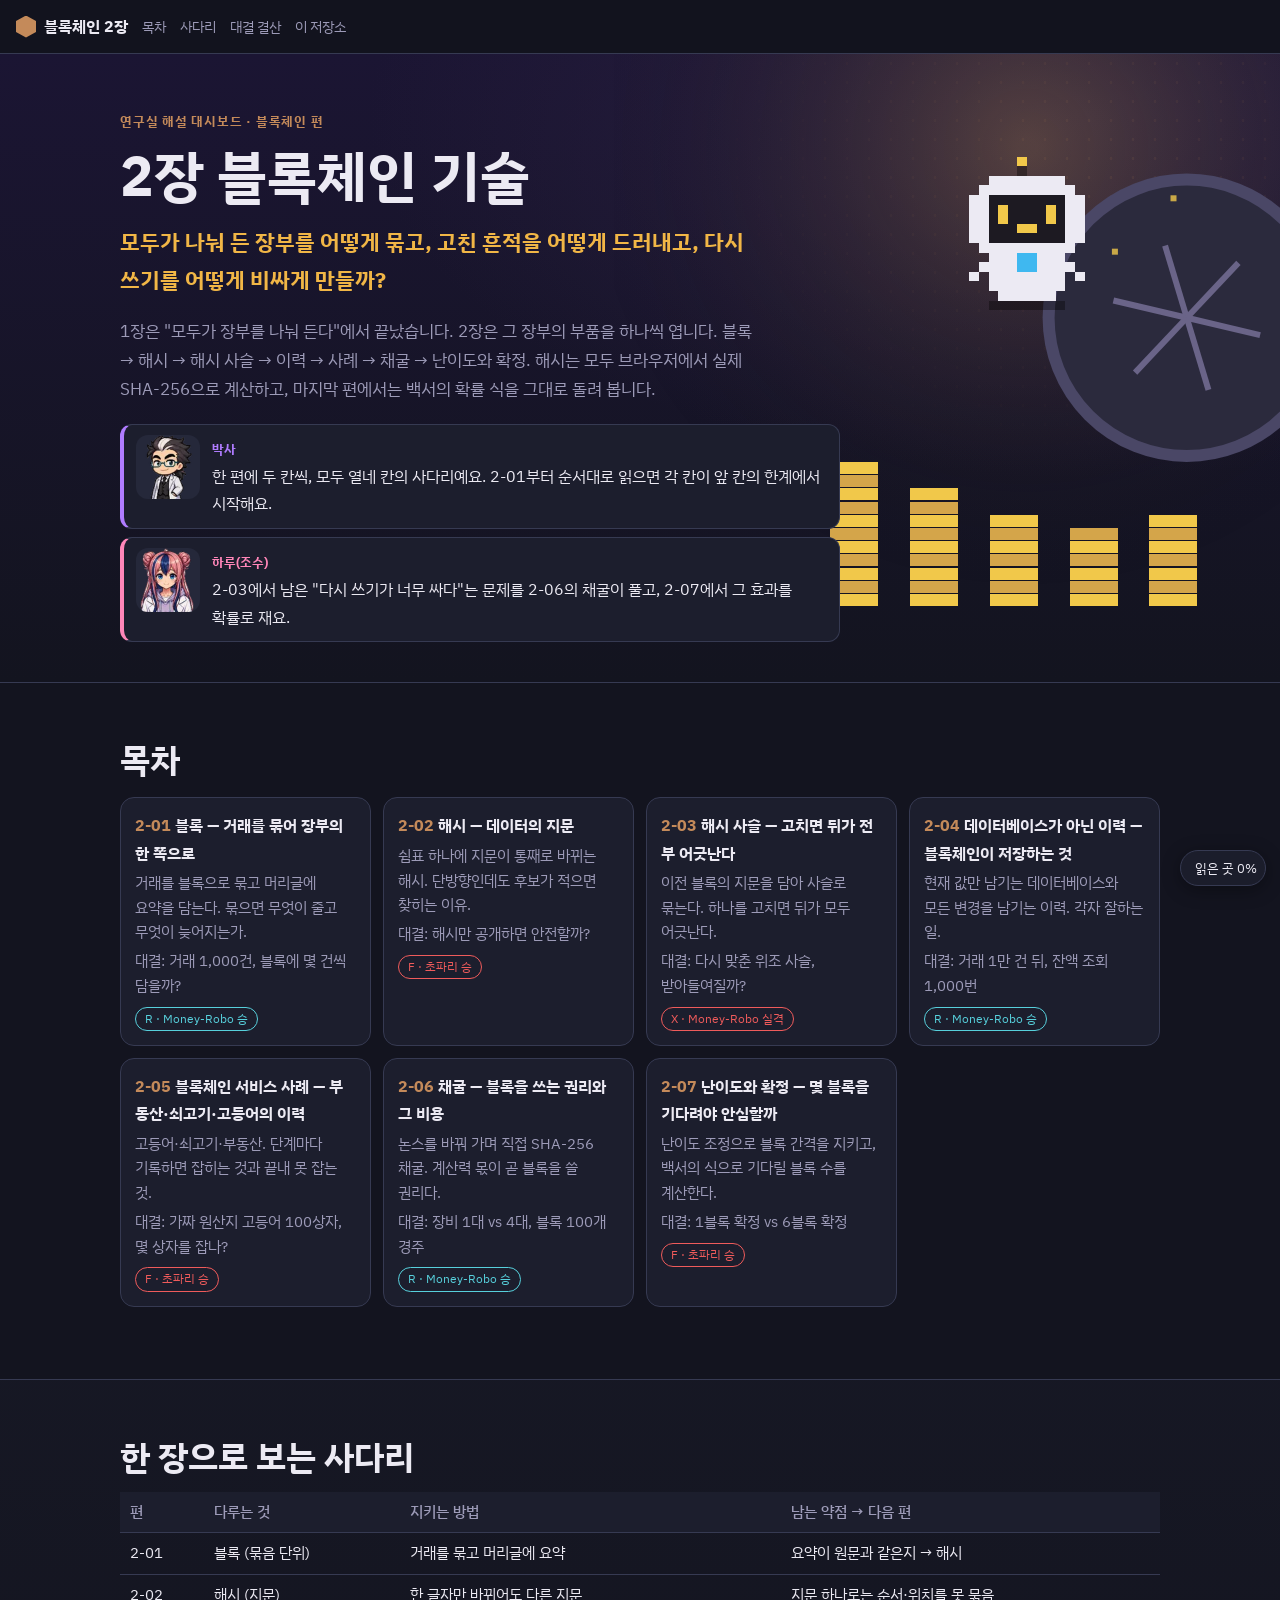
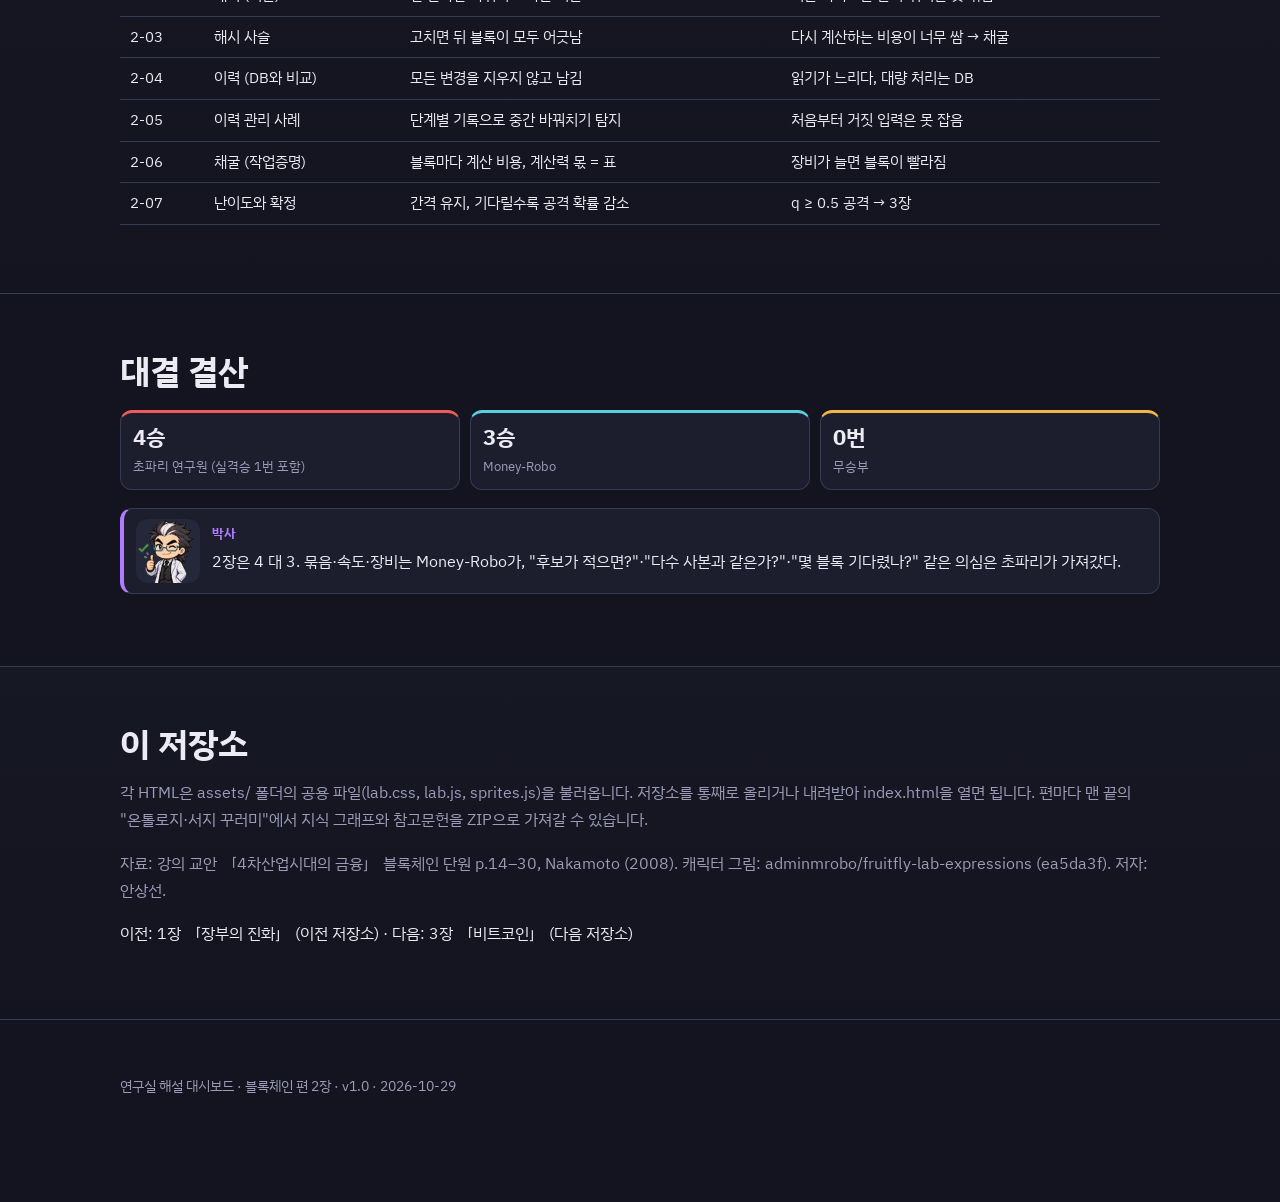
==== index.html @ 98727f50 "Add files via upload" ====
<!DOCTYPE html><html lang="ko"><head>
<meta charset="utf-8"><meta name="viewport" content="width=device-width, initial-scale=1, viewport-fit=cover">
<title>블록체인 2장 블록체인 기술</title>
<meta name="description" content="블록체인 편 2장 「블록체인 기술」 목차: 블록, 해시, 해시 사슬, 이력, 사례, 채굴, 난이도와 확정의 일곱 편">
<link rel="preconnect" href="https://fonts.googleapis.com"><link rel="preconnect" href="https://fonts.gstatic.com" crossorigin>
<link href="https://fonts.googleapis.com/css2?family=IBM+Plex+Sans+KR:wght@400;500;700&display=swap" rel="stylesheet">
<link rel="stylesheet" href="assets/lab.css">
</head><body>
<div id="prog" aria-hidden="true"></div>
<nav class="top" aria-label="바로가기"><a class="logo" href="index.html"><i></i>블록체인 2장</a><a class="l" href="#toc">목차</a><a class="l" href="#ladder">사다리</a><a class="l" href="#score">대결 결산</a><a class="l" href="#about">이 저장소</a></nav>
<header class="hero" id="top"><div class="hex"></div>
  <div class="hero-bg" data-img="bg_ch2_index" role="img" aria-label="금화와 장부가 쌓인 회계실을 픽셀로 그린 배경"><canvas id="heroCv" aria-hidden="true"></canvas></div>
  <div class="wrap"><div class="hero-text">
    <div class="eyebrow">연구실 해설 대시보드 · 블록체인 편</div>
    <h1>2장 블록체인 기술</h1>
    <p class="q">모두가 나눠 든 장부를 어떻게 묶고, 고친 흔적을 어떻게 드러내고, 다시 쓰기를 어떻게 비싸게 만들까?</p>
    <p class="lead">1장은 "모두가 장부를 나눠 든다"에서 끝났습니다. 2장은 그 장부의 부품을 하나씩 엽니다. 블록 → 해시 → 해시 사슬 → 이력 → 사례 → 채굴 → 난이도와 확정. 해시는 모두 브라우저에서 실제 SHA-256으로 계산하고, 마지막 편에서는 백서의 확률 식을 그대로 돌려 봅니다.</p></div>
    <div class="dialog"><div class="say " data-who="doc"><img class="who" data-who="doc" data-mood="front" data-img="doc_e08" alt="" aria-hidden="true"><div><b class="name">박사</b><p>한 편에 두 칸씩, 모두 열네 칸의 사다리예요. 2-01부터 순서대로 읽으면 각 칸이 앞 칸의 한계에서 시작해요.</p></div></div>
    <div class="say " data-who="asst"><img class="who" data-who="asst" data-mood="smile" data-img="asst_e13" alt="" aria-hidden="true"><div><b class="name">하루(조수)</b><p>2-03에서 남은 "다시 쓰기가 너무 싸다"는 문제를 2-06의 채굴이 풀고, 2-07에서 그 효과를 확률로 재요.</p></div></div></div>
  </div></header>
<section class="level" id="toc"><div class="wrap"><h2>목차</h2><div class="toc"><a href="2-01_block-bundle.html"><span class="n">2-01</span> <b>블록 — 거래를 묶어 장부의 한 쪽으로</b><p>거래를 블록으로 묶고 머리글에 요약을 담는다. 묶으면 무엇이 줄고 무엇이 늦어지는가.</p><p class="glabel">대결: 거래 1,000건, 블록에 몇 건씩 담을까?</p><span class="res" style="color:var(--c-robo);border-color:var(--c-robo)">R · Money-Robo 승</span></a><a href="2-02_hash-fingerprint.html"><span class="n">2-02</span> <b>해시 — 데이터의 지문</b><p>쉼표 하나에 지문이 통째로 바뀌는 해시. 단방향인데도 후보가 적으면 찾히는 이유.</p><p class="glabel">대결: 해시만 공개하면 안전할까?</p><span class="res" style="color:var(--c-fly);border-color:var(--c-fly)">F · 초파리 승</span></a><a href="2-03_hash-chain.html"><span class="n">2-03</span> <b>해시 사슬 — 고치면 뒤가 전부 어긋난다</b><p>이전 블록의 지문을 담아 사슬로 묶는다. 하나를 고치면 뒤가 모두 어긋난다.</p><p class="glabel">대결: 다시 맞춘 위조 사슬, 받아들여질까?</p><span class="res" style="color:var(--c-fly);border-color:var(--c-fly)">X · Money-Robo 실격</span></a><a href="2-04_history-not-database.html"><span class="n">2-04</span> <b>데이터베이스가 아닌 이력 — 블록체인이 저장하는 것</b><p>현재 값만 남기는 데이터베이스와 모든 변경을 남기는 이력. 각자 잘하는 일.</p><p class="glabel">대결: 거래 1만 건 뒤, 잔액 조회 1,000번</p><span class="res" style="color:var(--c-robo);border-color:var(--c-robo)">R · Money-Robo 승</span></a><a href="2-05_provenance-cases.html"><span class="n">2-05</span> <b>블록체인 서비스 사례 — 부동산·쇠고기·고등어의 이력</b><p>고등어·쇠고기·부동산. 단계마다 기록하면 잡히는 것과 끝내 못 잡는 것.</p><p class="glabel">대결: 가짜 원산지 고등어 100상자, 몇 상자를 잡나?</p><span class="res" style="color:var(--c-fly);border-color:var(--c-fly)">F · 초파리 승</span></a><a href="2-06_mining-race.html"><span class="n">2-06</span> <b>채굴 — 블록을 쓰는 권리와 그 비용</b><p>논스를 바꿔 가며 직접 SHA-256 채굴. 계산력 몫이 곧 블록을 쓸 권리다.</p><p class="glabel">대결: 장비 1대 vs 4대, 블록 100개 경주</p><span class="res" style="color:var(--c-robo);border-color:var(--c-robo)">R · Money-Robo 승</span></a><a href="2-07_difficulty-and-confirmation.html"><span class="n">2-07</span> <b>난이도와 확정 — 몇 블록을 기다려야 안심할까</b><p>난이도 조정으로 블록 간격을 지키고, 백서의 식으로 기다릴 블록 수를 계산한다.</p><p class="glabel">대결: 1블록 확정 vs 6블록 확정</p><span class="res" style="color:var(--c-fly);border-color:var(--c-fly)">F · 초파리 승</span></a></div></div></section>
<section class="level" id="ladder"><div class="wrap"><h2>한 장으로 보는 사다리</h2>
  <div class="tw"><table class="tb"><thead><tr><th>편</th><th>다루는 것</th><th>지키는 방법</th><th>남는 약점 → 다음 편</th></tr></thead><tbody>
  <tr><td>2-01</td><td>블록 (묶음 단위)</td><td>거래를 묶고 머리글에 요약</td><td>요약이 원문과 같은지 → 해시</td></tr>
  <tr><td>2-02</td><td>해시 (지문)</td><td>한 글자만 바뀌어도 다른 지문</td><td>지문 하나로는 순서·위치를 못 묶음</td></tr>
  <tr><td>2-03</td><td>해시 사슬</td><td>고치면 뒤 블록이 모두 어긋남</td><td>다시 계산하는 비용이 너무 쌈 → 채굴</td></tr>
  <tr><td>2-04</td><td>이력 (DB와 비교)</td><td>모든 변경을 지우지 않고 남김</td><td>읽기가 느리다, 대량 처리는 DB</td></tr>
  <tr><td>2-05</td><td>이력 관리 사례</td><td>단계별 기록으로 중간 바꿔치기 탐지</td><td>처음부터 거짓 입력은 못 잡음</td></tr>
  <tr><td>2-06</td><td>채굴 (작업증명)</td><td>블록마다 계산 비용, 계산력 몫 = 표</td><td>장비가 늘면 블록이 빨라짐</td></tr>
  <tr><td>2-07</td><td>난이도와 확정</td><td>간격 유지, 기다릴수록 공격 확률 감소</td><td>q ≥ 0.5 공격 → 3장</td></tr></tbody></table></div>
</div></section>
<section class="level" id="score"><div class="wrap"><h2>대결 결산</h2>
  <section class="kpis"><div class="kpi" style="border-top-color:var(--c-fly)"><b>4승</b><span>초파리 연구원 (실격승 1번 포함)</span></div><div class="kpi" style="border-top-color:var(--c-robo)"><b>3승</b><span>Money-Robo</span></div><div class="kpi a"><b>0번</b><span>무승부</span></div></section>
  <div class="say " data-who="doc"><img class="who" data-who="doc" data-mood="judge" data-img="doc_e10" alt="" aria-hidden="true"><div><b class="name">박사</b><p>2장은 4 대 3. 묶음·속도·장비는 Money-Robo가, "후보가 적으면?"·"다수 사본과 같은가?"·"몇 블록 기다렸나?" 같은 의심은 초파리가 가져갔다.</p></div></div>
</div></section>
<section class="level" id="about"><div class="wrap"><h2>이 저장소</h2>
  <p class="sub">각 HTML은 assets/ 폴더의 공용 파일(lab.css, lab.js, sprites.js)을 불러옵니다. 저장소를 통째로 올리거나 내려받아 index.html을 열면 됩니다. 편마다 맨 끝의 "온톨로지·서지 꾸러미"에서 지식 그래프와 참고문헌을 ZIP으로 가져갈 수 있습니다.</p>
  <p class="sub">자료: 강의 교안 「4차산업시대의 금융」 블록체인 단원 p.14–30, Nakamoto (2008). 캐릭터 그림: adminmrobo/fruitfly-lab-expressions (ea5da3f). 저자: 안상선.</p>
  <p class="pn">이전: 1장 「장부의 진화」 (이전 저장소) · 다음: 3장 「비트코인」 (다음 저장소)</p>
</div></section>
<footer><div class="wrap"><p>연구실 해설 대시보드 · 블록체인 편 2장 · v1.0 · 2026-10-29</p></div></footer>
<div id="tip"></div><div id="study"><span id="stTxt">읽은 곳 0%</span><button id="stBtn" hidden>밑줄</button></div>
<script src="assets/sprites.js"></script><script src="assets/lab.js"></script>
<script>Cast.fill();heroArt('C');requestAnimationFrame(loop);addEventListener('scroll',function(){var h=document.documentElement,p=Math.round(100*h.scrollTop/Math.max(1,h.scrollHeight-h.clientHeight));$('#prog').style.width=p+'%';$('#stTxt').textContent='읽은 곳 '+p+'%';},{passive:true});</script>
</body></html>
---- assets/lab.css ----
:root{
  --bg:#13141f; --panel:#1c1e2d; --panel2:#25283a; --rule:#363a52;
  --text:#eceaf3; --muted:#9d9bb8;
  --stain:#d672d6; --gfp:#5ee39c; --eye:#f0604d; --amber:#f1b646; --info:#82b8ff;
  --c-doc:#b07cff; --c-asst:#ff86b8; --c-fly:#ef5b5b; --c-robo:#57d0dc;
  --accent:#c48a5a;
  color-scheme:dark;
}
*{box-sizing:border-box}
html{scroll-behavior:smooth;scroll-padding-top:64px}
body{margin:0;background:var(--bg);color:var(--text);font:16px/1.7 "IBM Plex Sans KR","Apple SD Gothic Neo","Malgun Gothic","Noto Sans KR",system-ui,sans-serif;overflow-x:hidden}
h1,h2{text-wrap:balance}
h1,h2,h3,h4,p,li,td,th{word-break:keep-all;overflow-wrap:anywhere}
h1{font-size:clamp(32px,5vw,56px);line-height:1.15;margin:.2em 0 .3em}
h2{font-size:clamp(24px,3vw,34px);line-height:1.25;margin:0 0 .4em}
h3{font-size:19px;margin:1.4em 0 .5em}
h4{margin:0 0 .4em;font-size:16px}
a{color:var(--info)}
code,.mono{font-family:ui-monospace,"SFMono-Regular",Menlo,Consolas,monospace;font-size:.92em}
.wrap{max-width:1080px;margin:0 auto;padding-left:max(20px,env(safe-area-inset-left,0px));padding-right:max(20px,env(safe-area-inset-right,0px))}
@media (max-width:520px){.wrap{padding-left:max(16px,env(safe-area-inset-left,0px));padding-right:max(16px,env(safe-area-inset-right,0px))}}
body::before{content:"";position:fixed;inset:0 0 auto;height:env(safe-area-inset-top,0px);z-index:55;background:#13141f}
button{font:inherit}
:focus-visible{outline:2px solid var(--amber);outline-offset:2px}

/* nav */
nav.top{position:sticky;top:env(safe-area-inset-top,0px);z-index:50;height:54px;display:flex;align-items:center;gap:14px;padding-left:max(16px,env(safe-area-inset-left,0px));padding-right:max(16px,env(safe-area-inset-right,0px));background:rgba(19,20,31,.82);backdrop-filter:blur(10px);-webkit-backdrop-filter:blur(10px);border-bottom:1px solid var(--rule);overflow-x:auto;white-space:nowrap;scrollbar-width:none}
nav.top::-webkit-scrollbar{display:none}
nav.top .logo{font-weight:700;color:var(--text);text-decoration:none;display:flex;align-items:center;gap:8px;flex:0 0 auto}
nav.top .logo i{width:20px;height:22px;background:var(--accent);clip-path:polygon(50% 0,100% 25%,100% 75%,50% 100%,0 75%,0 25%);display:inline-block}
nav.top a.l{color:var(--muted);text-decoration:none;font-size:14px;flex:0 0 auto}
nav.top a.l:hover{color:var(--text)}
#prog{position:fixed;top:0;left:0;height:3px;background:var(--gfp);width:0;z-index:60}

/* hero */
header.hero{position:relative;overflow:hidden;padding:56px 0 40px;border-bottom:1px solid var(--rule);background:radial-gradient(1200px 600px at 85% 10%,#2a2040 0%,transparent 60%),linear-gradient(180deg,#1b1533,#13141f)}
header.hero .hex{position:absolute;inset:0;pointer-events:none;opacity:.5;
  background-image:radial-gradient(circle at 50% 50%,rgba(196,138,90,.18) 1.2px,transparent 1.6px);background-size:22px 19px;
  -webkit-mask-image:radial-gradient(600px 420px at 88% 18%,#000 0%,transparent 75%);mask-image:radial-gradient(600px 420px at 88% 18%,#000 0%,transparent 75%)}
.hero-bg{position:absolute;right:0;top:0;width:52%;height:100%;pointer-events:none}
.hero-bg canvas{width:100%;height:100%;display:block;image-rendering:pixelated}
.hero-text{position:relative;max-width:640px}
header.hero .wrap{position:relative;z-index:1}
.eyebrow{color:var(--accent);font-weight:700;letter-spacing:.06em;font-size:13px}
.lead{color:var(--muted);font-size:17px}
.q{font-size:clamp(18px,2.2vw,22px);font-weight:700;color:var(--amber);margin:.4em 0 .8em}
@media (max-width:980px){.hero-bg{opacity:.22;width:100%}}

/* kpis */
.kpis{display:grid;grid-template-columns:repeat(auto-fit,minmax(150px,1fr));gap:10px;margin:18px 0}
.kpi{background:var(--panel);border:1px solid var(--rule);border-radius:12px;padding:10px 12px;border-top:3px solid var(--muted)}
.kpi b{display:block;font-size:22px;font-variant-numeric:tabular-nums;line-height:1.3}
.kpi span{font-size:13px;color:var(--muted)}
.kpi sup{color:var(--amber);font-size:11px}
.kpi.g{border-top-color:var(--gfp)}.kpi.m{border-top-color:var(--stain)}.kpi.r{border-top-color:var(--eye)}.kpi.a{border-top-color:var(--amber)}
@media (max-width:460px){.kpis{grid-template-columns:1fr 1fr}}

/* dialog */
.dialog{position:relative;display:grid;gap:8px;margin-top:20px;max-width:720px}
.say{display:flex;gap:12px;align-items:flex-start;background:var(--panel);border:1px solid var(--rule);border-left:4px solid var(--muted);border-radius:12px;padding:10px 12px;margin:16px 0}
.dialog .say{margin:0}
.say p{margin:.1em 0 0}
.say .name{font-size:13px}
.say[data-who=doc]{border-left-color:var(--c-doc)}.say[data-who=doc] .name{color:var(--c-doc)}
.say[data-who=asst]{border-left-color:var(--c-asst)}.say[data-who=asst] .name{color:var(--c-asst)}
.say[data-who=fly]{border-left-color:var(--c-fly)}.say[data-who=fly] .name{color:var(--c-fly)}
.say[data-who=robo]{border-left-color:var(--c-robo)}.say[data-who=robo] .name{color:var(--c-robo)}
img.who{width:64px;height:64px;flex:0 0 64px;object-fit:contain;image-rendering:auto;background:var(--panel2);border-radius:12px}
@media (max-width:520px){img.who{width:52px;height:52px;flex-basis:52px}}

/* sections */
section.level{padding:56px 0;border-bottom:1px solid var(--rule)}
section.level:nth-of-type(even){background:linear-gradient(180deg,rgba(28,30,45,.35),transparent)}
.sub{color:var(--muted);margin:0 0 1em}
.steps{display:grid;grid-template-columns:repeat(3,1fr);gap:12px;margin:16px 0}
.steps>div{background:var(--panel);border:1px solid var(--rule);border-radius:14px;padding:14px}
.steps b.n{display:inline-grid;place-items:center;width:28px;height:30px;background:var(--accent);color:#13141f;clip-path:polygon(50% 0,100% 25%,100% 75%,50% 100%,0 75%,0 25%);font-size:14px;margin-right:6px}
@media (max-width:860px){.steps{grid-template-columns:1fr}}
.cast{display:grid;grid-template-columns:repeat(4,1fr);gap:12px;margin:16px 0}
.cast>div{background:var(--panel);border:1px solid var(--rule);border-radius:14px;padding:12px;display:flex;gap:10px;align-items:flex-start}
.cast b{display:block}
.cast small{color:var(--muted);display:block;line-height:1.5}
@media (max-width:860px){.cast{grid-template-columns:1fr 1fr}}
@media (max-width:520px){.cast{grid-template-columns:1fr}}

.lvhead{display:flex;flex-wrap:wrap;align-items:center;gap:6px 14px;margin-bottom:14px}
.lvhead h2{margin:0;flex:1 1 300px}
.lvhead .sub{flex:1 1 100%;margin:0}
.hexno{width:58px;height:64px;flex:0 0 58px;display:grid;place-items:center;background:var(--accent);color:#13141f;font-weight:700;font-size:24px;line-height:1;clip-path:polygon(50% 0,100% 25%,100% 75%,50% 100%,0 75%,0 25%);text-align:center}
.hexno small{display:block;font-size:10px;font-weight:500;margin-top:2px}
.lvtag{display:inline-block;font-size:12.5px;padding:2px 10px;border-radius:999px;border:1px solid var(--rule);color:var(--muted);margin:2px 6px 2px 0;background:var(--panel)}
.lvtag.g{color:var(--gfp);border-color:rgba(94,227,156,.4)}
.lvtag.r{color:var(--eye);border-color:rgba(240,96,77,.4)}

.pair{display:grid;grid-template-columns:1fr 1fr;gap:12px;margin:16px 0}
.pair>div{background:var(--panel);border:1px solid var(--rule);border-radius:14px;padding:14px}
.pair p{margin:.3em 0 0}
.tag{display:inline-block;font-size:12.5px;font-weight:700;padding:2px 10px;border-radius:6px}
.tag.fly{background:rgba(240,96,77,.14);color:var(--eye)}
.tag.nn{background:rgba(214,114,214,.14);color:var(--stain)}
.pair .lim{margin-top:8px}
@media (max-width:760px){.pair{grid-template-columns:1fr}}

.panel{background:var(--panel);border:1px solid var(--rule);border-radius:16px;padding:14px;margin:16px 0}
.panel h3{margin:.8em 0 .4em;color:var(--info);font-size:16px}
.panel h3:first-child{margin-top:0}
.cwrap{overflow-x:auto;border-radius:10px;background:#161826;border:1px solid var(--rule)}
.cwrap canvas{display:block;width:100%}
.cwrap canvas.wide{min-width:680px}
.ctrl{display:flex;flex-wrap:wrap;gap:10px 18px;align-items:center;margin:12px 0 4px}
.group{display:flex;flex-wrap:wrap;align-items:center;gap:6px}
.glabel{font-size:13px;color:var(--muted)}
.val{font-variant-numeric:tabular-nums;min-width:3ch;font-weight:700}
.bt{background:var(--panel2);color:var(--text);border:1px solid var(--rule);border-radius:9px;padding:6px 12px;cursor:pointer;font-size:14px}
.bt:hover{border-color:var(--muted)}
.bt.primary{background:rgba(94,227,156,.14);border-color:rgba(94,227,156,.55);color:var(--gfp)}
.bt.warn{background:rgba(240,96,77,.12);border-color:rgba(240,96,77,.5);color:#ff8f80}
.bt[aria-pressed=true]{background:var(--gfp);color:#13141f;border-color:var(--gfp)}
.bt.warn[aria-pressed=true]{background:var(--eye);color:#13141f;border-color:var(--eye)}
input[type=range]{accent-color:var(--gfp);width:150px}
input[type=text]{background:#161826;color:var(--text);border:1px solid var(--rule);border-radius:8px;padding:7px 10px;font:inherit;width:100%}
.eq{background:#161826;border:1px dashed var(--rule);border-radius:10px;padding:8px 12px;font-variant-numeric:tabular-nums;margin:8px 0;overflow-x:auto}
.eq b{color:var(--gfp)}.eq em{color:var(--stain);font-style:normal}.eq i{color:var(--amber);font-style:normal}
.insight p{margin:.4em 0;padding:8px 12px;border-radius:10px;background:var(--panel2);border-left:3px solid var(--muted)}
.insight p.g{border-left-color:var(--gfp)}.insight p.m{border-left-color:var(--stain)}.insight p.r{border-left-color:var(--eye)}.insight p.a{border-left-color:var(--amber)}
.flow{display:flex;flex-wrap:wrap;gap:6px;margin:10px 0}
.flow span.s{font-size:13px;padding:3px 10px;border-radius:999px;background:var(--panel2);border:1px solid var(--rule);color:var(--muted)}
.flow span.s.on{border-color:var(--gfp);color:var(--gfp)}
.flow span.s.done{color:var(--text)}

.explain{background:rgba(241,182,70,.07);border:1px solid rgba(241,182,70,.35);border-radius:14px;padding:14px 16px;margin:16px 0}
.explain h4{color:var(--amber)}
.explain ol,.explain ul{margin:.3em 0;padding-left:1.3em}
.explain .lim,.lim{color:var(--muted);font-size:14px}
.lim::before{content:"비유의 한계 · ";color:var(--amber);font-weight:700}
.explain .limit{color:#ffb3a8}
details.math{background:var(--panel);border:1px solid var(--rule);border-radius:12px;padding:10px 14px;margin:12px 0}
details.math summary{cursor:pointer;color:var(--info);font-weight:700}
.bridge{border-radius:14px;padding:12px 14px;margin:12px 0;border:1px solid}
.bridge.gen{background:rgba(130,184,255,.07);border-color:rgba(130,184,255,.4)}
.bridge.field{background:rgba(240,96,77,.07);border-color:rgba(240,96,77,.4)}
.bridge h4{margin:0 0 .3em}
.bridge.gen h4{color:var(--info)}.bridge.field h4{color:var(--eye)}
.bridge p{margin:.2em 0}

.tw{overflow-x:auto;margin:12px 0}
table.tb{border-collapse:collapse;width:100%;min-width:560px;font-size:14.5px}
.tb th,.tb td{border-bottom:1px solid var(--rule);padding:8px 10px;text-align:left;vertical-align:top}
.tb th{color:var(--muted);font-weight:500;background:var(--panel)}
.tb td.g{color:var(--gfp)}.tb td.r{color:#ff8f80}

/* hash blocks */
.hashbox{font-family:ui-monospace,Menlo,Consolas,monospace;font-size:13px;word-break:break-all;background:#161826;border:1px solid var(--rule);border-radius:8px;padding:8px 10px;margin:6px 0}
.hashbox mark{background:rgba(240,96,77,.28);color:#ffd2cc;border-radius:2px}
.chain{display:grid;grid-template-columns:repeat(4,minmax(200px,1fr));gap:10px;overflow-x:auto;padding-bottom:4px}
.blk{background:var(--panel2);border:1px solid var(--rule);border-top:3px solid var(--gfp);border-radius:12px;padding:10px;font-size:13px;min-width:200px}
.blk.bad{border-top-color:var(--eye);background:rgba(240,96,77,.08)}
.blk .h{font-family:ui-monospace,Menlo,Consolas,monospace;font-size:12px;word-break:break-all;color:var(--muted)}
.blk .h.bad{color:#ff8f80}
.blk b{font-size:14px}

/* cards grid */
.cards{display:grid;grid-template-columns:repeat(3,1fr);gap:12px;margin:14px 0}
.cards>div{background:var(--panel);border:1px solid var(--rule);border-radius:14px;padding:14px}
.cards h4{margin-bottom:.2em}
.cards p{margin:.2em 0;font-size:15px}
@media (max-width:860px){.cards{grid-template-columns:1fr}}

/* duel */
.duel{background:var(--panel);border:1px solid var(--rule);border-radius:18px;padding:16px;margin:16px 0}
.duelhead{display:grid;grid-template-columns:1fr auto 1fr;align-items:center;gap:10px;text-align:center}
.duelhead img[data-who]{width:144px;height:144px;object-fit:contain;max-width:100%}
@media (max-width:520px){.duelhead img[data-who]{width:104px;height:104px}}
.vs{font-weight:700;font-size:28px;color:var(--amber)}
.choices{display:grid;grid-template-columns:1fr 1fr;gap:12px;margin:12px 0}
.choice{background:var(--panel2);border:1px solid var(--rule);border-radius:12px;padding:12px}
.choice.fly{border-top:3px solid var(--c-fly)}.choice.robo{border-top:3px solid var(--c-robo)}
.choice p{margin:.2em 0}
@media (max-width:620px){.choices{grid-template-columns:1fr}}
.guess{display:flex;flex-wrap:wrap;gap:8px;justify-content:center;margin:10px 0}
.duel .after{display:none}
.duel.open .after{display:block}
.bars{display:grid;gap:10px;margin:12px 0}
.barrow{display:grid;grid-template-columns:150px 1fr 120px;align-items:center;gap:10px;font-variant-numeric:tabular-nums}
.barrow .track{height:22px;background:#161826;border-radius:6px;overflow:hidden;border:1px solid var(--rule)}
.barrow .fill{height:100%;border-radius:6px}
.barrow b{font-size:18px;text-align:right}
@media (max-width:520px){.barrow{grid-template-columns:96px 1fr 80px;font-size:13px}}
.score{display:flex;justify-content:center;gap:24px;font-weight:700;margin:6px 0}
.score span.f{color:var(--c-fly)}.score span.r{color:var(--c-robo)}
.verdict{border-left-color:var(--c-doc)}

/* quiz */
.quiz{background:rgba(130,184,255,.06);border:1px solid rgba(130,184,255,.35);border-radius:14px;padding:12px 14px;margin:16px 0}
.quiz .qq{margin:10px 0}
.quiz .qq>p{margin:.2em 0 .4em;font-weight:700}
.quiz .qq>p:first-child::before{content:"Q. ";color:var(--info)}
.quiz .opts{display:flex;flex-wrap:wrap;gap:6px}
.quiz .opt{background:var(--panel2);border:1px solid var(--rule);color:var(--text);border-radius:9px;padding:5px 11px;cursor:pointer;font-size:14px;text-align:left}
.quiz .opt.ok{border-color:var(--gfp);color:var(--gfp)}
.quiz .opt.no{border-color:var(--eye);color:#ff8f80}
.quiz .fb{font-size:14px;margin:.4em 0 0;color:var(--muted)}
.quiz h4{color:var(--info)}

/* tooltip */
.jt{border-bottom:1.5px dotted var(--amber);cursor:help}
#tip{position:fixed;z-index:80;max-width:300px;background:#232638;border:1px solid var(--amber);border-radius:10px;padding:8px 11px;font-size:14px;line-height:1.55;display:none;box-shadow:0 6px 24px rgba(0,0,0,.4)}
#tip b{color:var(--amber)}#tip small{color:var(--muted);margin-left:6px}
#study{position:fixed;right:calc(14px + env(safe-area-inset-right,0px));bottom:calc(14px + env(safe-area-inset-bottom,0px));z-index:70;background:rgba(28,30,45,.94);border:1px solid var(--rule);border-radius:999px;padding:6px 8px 6px 14px;font-size:13px;display:flex;align-items:center;gap:10px;box-shadow:0 4px 18px rgba(0,0,0,.35)}
#study button{background:var(--panel2);border:1px solid var(--rule);color:var(--amber);border-radius:999px;padding:3px 10px;cursor:pointer;font-size:12.5px}
@media (max-width:520px){#study{left:calc(8px + env(safe-area-inset-left,0px));right:calc(8px + env(safe-area-inset-right,0px));justify-content:space-between}}

/* stage */
.stage{position:relative;border-radius:16px;overflow:hidden;border:1px solid var(--rule);background:radial-gradient(500px 220px at 50% 10%,rgba(241,182,70,.18),transparent 70%),linear-gradient(180deg,#221a35,#161826);padding:18px 12px 12px;display:flex;justify-content:center;align-items:flex-end;gap:2%;min-height:200px}
.stage img{width:23%;max-width:150px;height:auto;aspect-ratio:1;object-fit:contain}
.stage::after{content:"";position:absolute;left:0;right:0;bottom:0;height:28px;background:linear-gradient(0deg,rgba(196,138,90,.18),transparent)}

/* KG */
.kgtools{display:flex;flex-wrap:wrap;gap:8px;align-items:center;margin:10px 0}
.kgtools input{max-width:320px}
.chip{display:inline-block;font-size:12.5px;padding:3px 10px;border-radius:999px;border:1px solid var(--rule);background:var(--panel2);color:var(--muted);cursor:pointer}
.chip[aria-pressed=true]{color:#13141f;background:var(--gfp);border-color:var(--gfp)}
.kglist{display:grid;gap:8px;max-height:460px;overflow:auto;padding-right:4px}
.kgitem{background:var(--panel);border:1px solid var(--rule);border-radius:10px;padding:8px 12px}
.kgitem.hl{border-color:var(--amber)}
.kgitem .t{font-size:11.5px;padding:1px 8px;border-radius:999px;margin-right:6px;color:#13141f}
.kgitem p{margin:.2em 0;font-size:14px;color:var(--muted)}
.kggrid{display:grid;grid-template-columns:1.1fr 1fr;gap:14px}
@media (max-width:860px){.kggrid{grid-template-columns:1fr}}
.legend{display:flex;flex-wrap:wrap;gap:6px 14px;font-size:12.5px;color:var(--muted);margin:6px 0}
.legend i{display:inline-block;width:10px;height:10px;border-radius:50%;margin-right:4px;vertical-align:middle}
.reflist{display:grid;gap:10px}
.ref{background:var(--panel);border:1px solid var(--rule);border-radius:12px;padding:10px 12px;font-size:14.5px}
.badge{font-size:11.5px;padding:1px 8px;border-radius:999px;margin-left:6px;border:1px solid}
.badge.ok{color:var(--gfp);border-color:rgba(94,227,156,.5)}
.badge.no{color:var(--amber);border-color:rgba(241,182,70,.5)}
.badge.role{color:var(--info);border-color:rgba(130,184,255,.5)}
pre.cite{white-space:pre-wrap;word-break:break-all;background:#161826;border:1px solid var(--rule);border-radius:10px;padding:10px;font-size:13px;margin:6px 0}

footer{padding:40px 0 90px;color:var(--muted);font-size:14px}
footer h3{color:var(--text)}
.stampnote{display:inline-block;font-size:12px;color:var(--amber);border:1px solid rgba(241,182,70,.6);background:rgba(241,182,70,.12);border-radius:999px;padding:1px 9px}
@media (prefers-reduced-motion:reduce){*{scroll-behavior:auto!important;transition:none!important}}

#dlBox{display:none;margin-top:12px}#dlBox.on{display:block}#dlBox pre{max-height:260px;overflow:auto}
nav.path{display:flex;flex-wrap:wrap;gap:6px;margin:6px 0 14px}
.pchip{display:inline-flex;gap:6px;align-items:center;font-size:13.5px;padding:5px 12px;border-radius:999px;border:1px solid var(--rule);background:var(--panel);color:var(--muted);text-decoration:none}
.pchip b{color:var(--accent);font-variant-numeric:tabular-nums}
.pchip:hover{color:var(--text);border-color:var(--muted)}
.pchip.on{background:rgba(196,138,90,.18);border-color:var(--accent);color:var(--text)}
footer .pn a{color:var(--info)}
.guess .bt[aria-pressed=true]{background:var(--amber);border-color:var(--amber);color:#13141f}
.stage img{width:23%;max-width:150px}
/* index */
.toc{display:grid;grid-template-columns:repeat(auto-fill,minmax(250px,1fr));gap:12px;margin:16px 0}
.toc a{display:block;background:var(--panel);border:1px solid var(--rule);border-radius:14px;padding:14px;color:var(--text);text-decoration:none}
.toc a:hover{border-color:var(--accent)}
.toc .n{color:var(--accent);font-weight:700;font-variant-numeric:tabular-nums}
.toc p{margin:.3em 0 0;color:var(--muted);font-size:14.5px}
.toc .res{display:inline-block;margin-top:8px;font-size:12px;padding:1px 9px;border-radius:999px;border:1px solid var(--rule)}
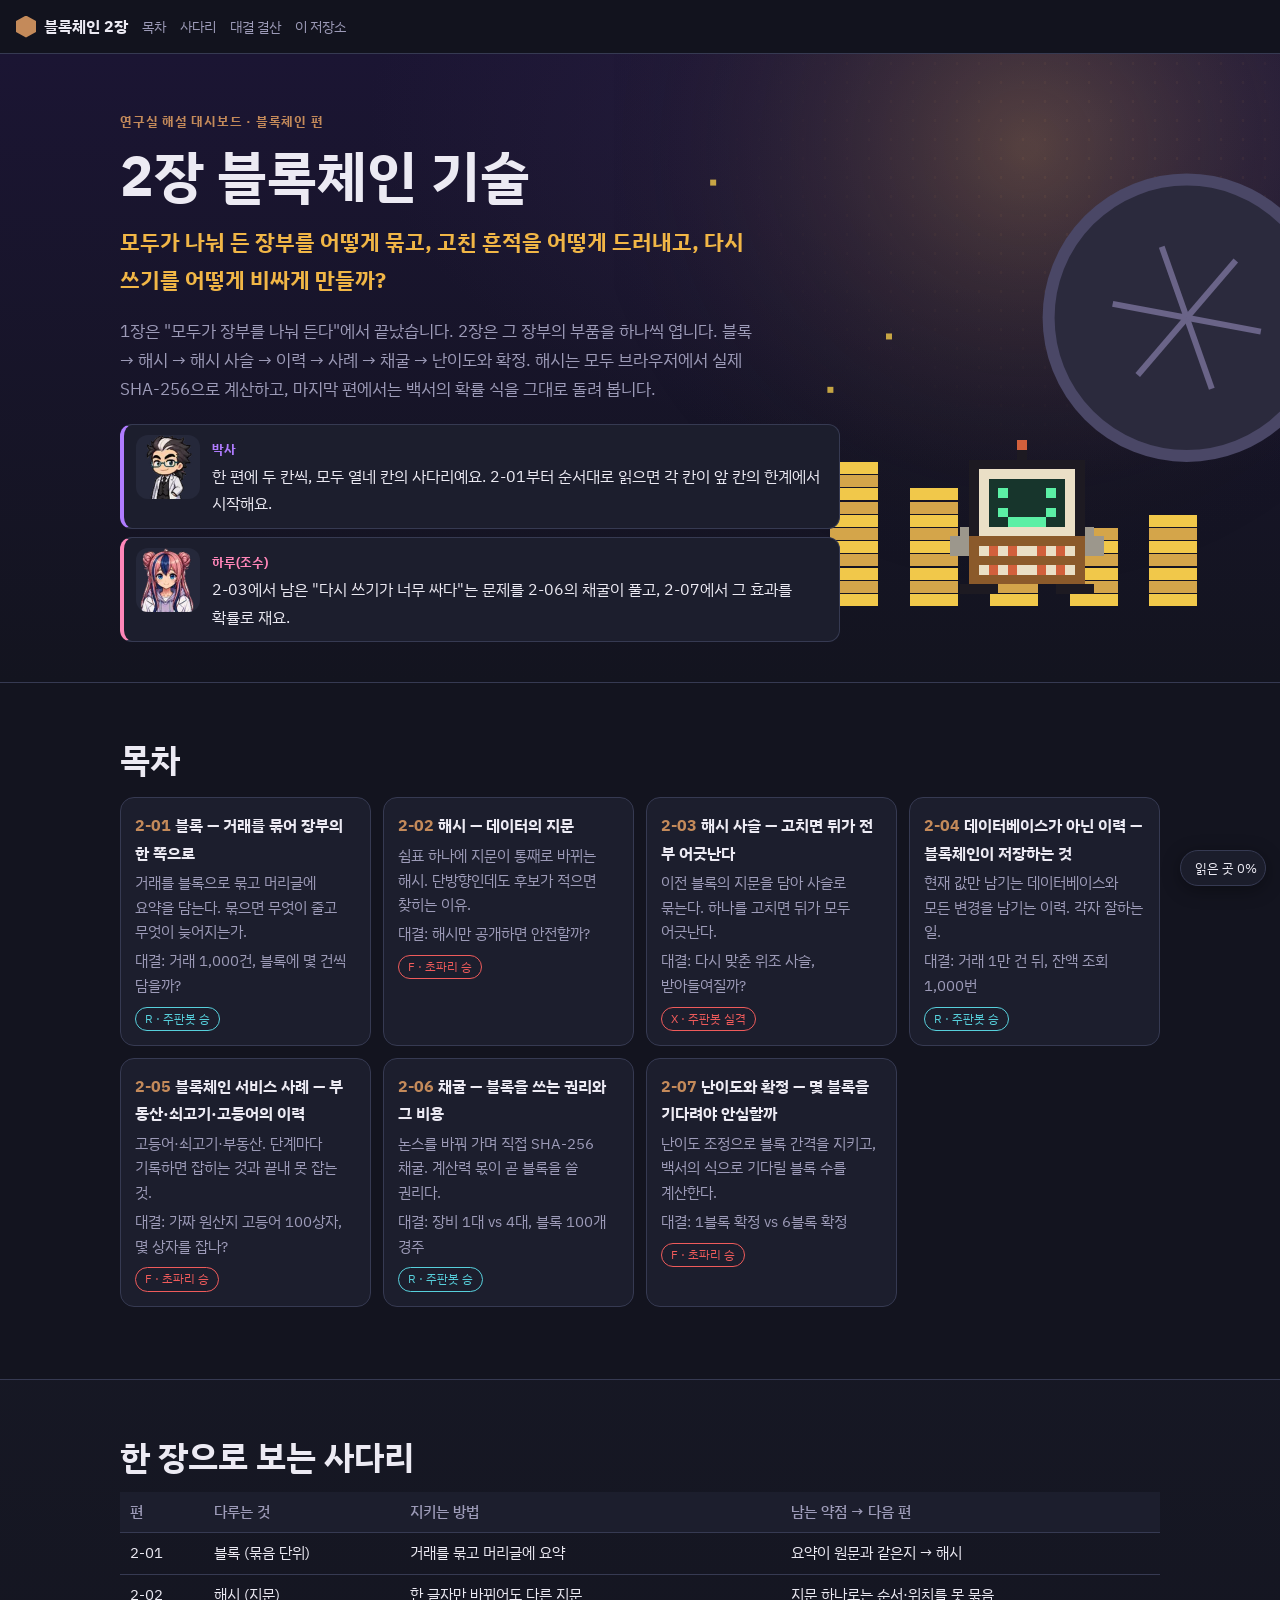
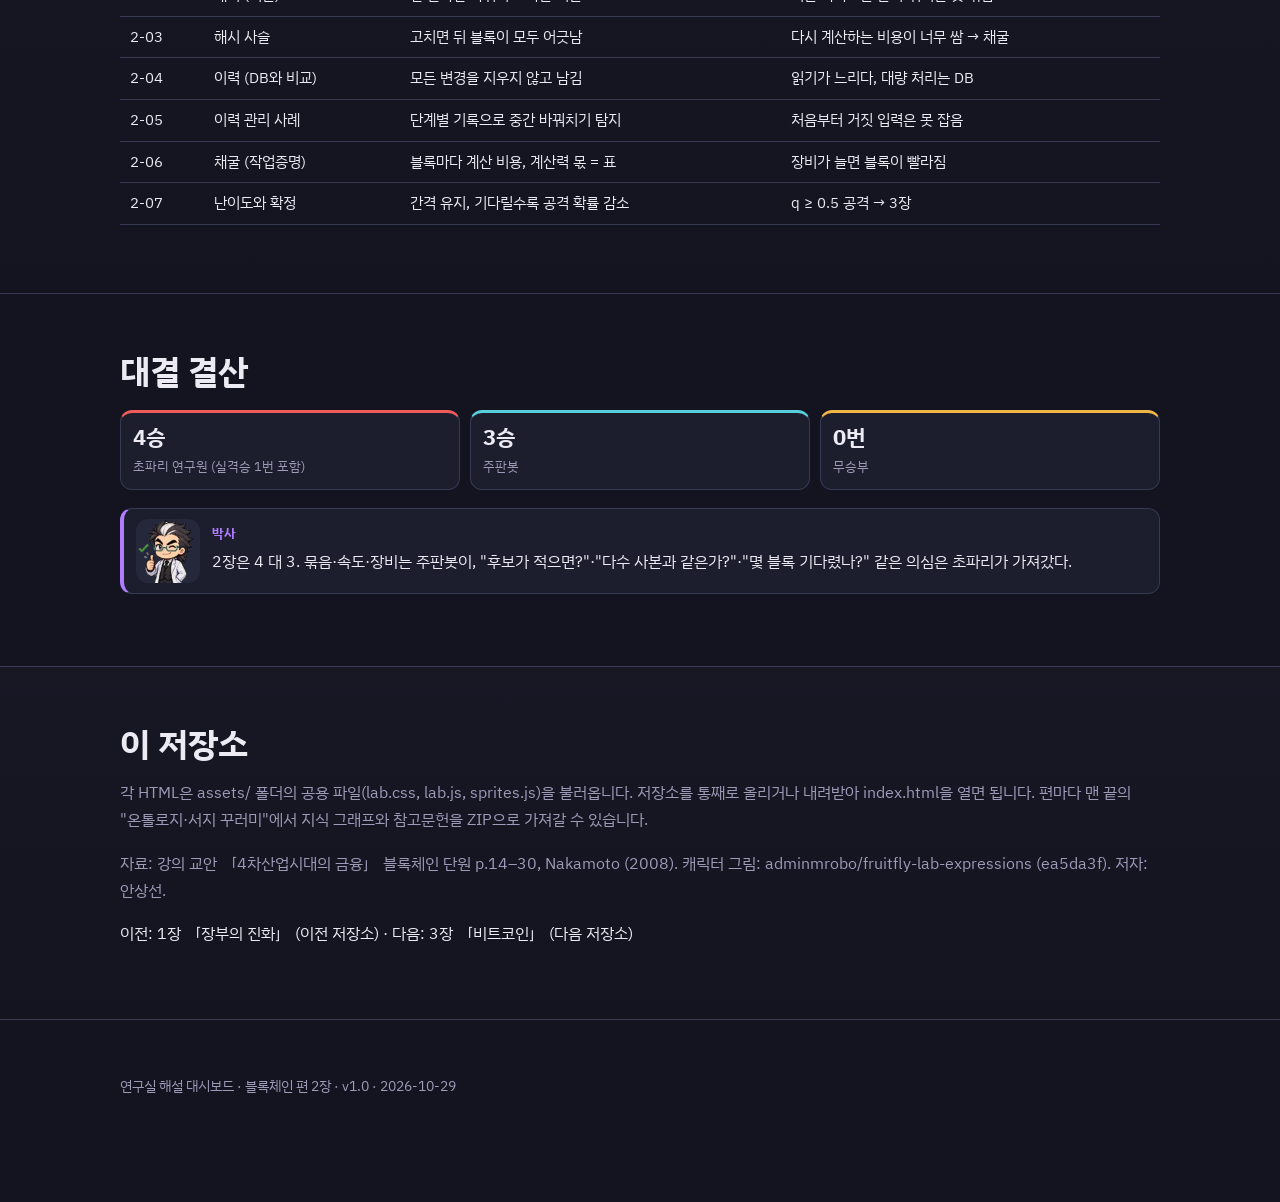
==== commit c8876b19: "연구실 로봇 교체: Money-Robo → 주판봇(AbaBot)" ====
--- a/index.html
+++ b/index.html
@@ -18,7 +18,7 @@
     <div class="dialog"><div class="say " data-who="doc"><img class="who" data-who="doc" data-mood="front" data-img="doc_e08" alt="" aria-hidden="true"><div><b class="name">박사</b><p>한 편에 두 칸씩, 모두 열네 칸의 사다리예요. 2-01부터 순서대로 읽으면 각 칸이 앞 칸의 한계에서 시작해요.</p></div></div>
     <div class="say " data-who="asst"><img class="who" data-who="asst" data-mood="smile" data-img="asst_e13" alt="" aria-hidden="true"><div><b class="name">하루(조수)</b><p>2-03에서 남은 "다시 쓰기가 너무 싸다"는 문제를 2-06의 채굴이 풀고, 2-07에서 그 효과를 확률로 재요.</p></div></div></div>
   </div></header>
-<section class="level" id="toc"><div class="wrap"><h2>목차</h2><div class="toc"><a href="2-01_block-bundle.html"><span class="n">2-01</span> <b>블록 — 거래를 묶어 장부의 한 쪽으로</b><p>거래를 블록으로 묶고 머리글에 요약을 담는다. 묶으면 무엇이 줄고 무엇이 늦어지는가.</p><p class="glabel">대결: 거래 1,000건, 블록에 몇 건씩 담을까?</p><span class="res" style="color:var(--c-robo);border-color:var(--c-robo)">R · Money-Robo 승</span></a><a href="2-02_hash-fingerprint.html"><span class="n">2-02</span> <b>해시 — 데이터의 지문</b><p>쉼표 하나에 지문이 통째로 바뀌는 해시. 단방향인데도 후보가 적으면 찾히는 이유.</p><p class="glabel">대결: 해시만 공개하면 안전할까?</p><span class="res" style="color:var(--c-fly);border-color:var(--c-fly)">F · 초파리 승</span></a><a href="2-03_hash-chain.html"><span class="n">2-03</span> <b>해시 사슬 — 고치면 뒤가 전부 어긋난다</b><p>이전 블록의 지문을 담아 사슬로 묶는다. 하나를 고치면 뒤가 모두 어긋난다.</p><p class="glabel">대결: 다시 맞춘 위조 사슬, 받아들여질까?</p><span class="res" style="color:var(--c-fly);border-color:var(--c-fly)">X · Money-Robo 실격</span></a><a href="2-04_history-not-database.html"><span class="n">2-04</span> <b>데이터베이스가 아닌 이력 — 블록체인이 저장하는 것</b><p>현재 값만 남기는 데이터베이스와 모든 변경을 남기는 이력. 각자 잘하는 일.</p><p class="glabel">대결: 거래 1만 건 뒤, 잔액 조회 1,000번</p><span class="res" style="color:var(--c-robo);border-color:var(--c-robo)">R · Money-Robo 승</span></a><a href="2-05_provenance-cases.html"><span class="n">2-05</span> <b>블록체인 서비스 사례 — 부동산·쇠고기·고등어의 이력</b><p>고등어·쇠고기·부동산. 단계마다 기록하면 잡히는 것과 끝내 못 잡는 것.</p><p class="glabel">대결: 가짜 원산지 고등어 100상자, 몇 상자를 잡나?</p><span class="res" style="color:var(--c-fly);border-color:var(--c-fly)">F · 초파리 승</span></a><a href="2-06_mining-race.html"><span class="n">2-06</span> <b>채굴 — 블록을 쓰는 권리와 그 비용</b><p>논스를 바꿔 가며 직접 SHA-256 채굴. 계산력 몫이 곧 블록을 쓸 권리다.</p><p class="glabel">대결: 장비 1대 vs 4대, 블록 100개 경주</p><span class="res" style="color:var(--c-robo);border-color:var(--c-robo)">R · Money-Robo 승</span></a><a href="2-07_difficulty-and-confirmation.html"><span class="n">2-07</span> <b>난이도와 확정 — 몇 블록을 기다려야 안심할까</b><p>난이도 조정으로 블록 간격을 지키고, 백서의 식으로 기다릴 블록 수를 계산한다.</p><p class="glabel">대결: 1블록 확정 vs 6블록 확정</p><span class="res" style="color:var(--c-fly);border-color:var(--c-fly)">F · 초파리 승</span></a></div></div></section>
+<section class="level" id="toc"><div class="wrap"><h2>목차</h2><div class="toc"><a href="2-01_block-bundle.html"><span class="n">2-01</span> <b>블록 — 거래를 묶어 장부의 한 쪽으로</b><p>거래를 블록으로 묶고 머리글에 요약을 담는다. 묶으면 무엇이 줄고 무엇이 늦어지는가.</p><p class="glabel">대결: 거래 1,000건, 블록에 몇 건씩 담을까?</p><span class="res" style="color:var(--c-robo);border-color:var(--c-robo)">R · 주판봇 승</span></a><a href="2-02_hash-fingerprint.html"><span class="n">2-02</span> <b>해시 — 데이터의 지문</b><p>쉼표 하나에 지문이 통째로 바뀌는 해시. 단방향인데도 후보가 적으면 찾히는 이유.</p><p class="glabel">대결: 해시만 공개하면 안전할까?</p><span class="res" style="color:var(--c-fly);border-color:var(--c-fly)">F · 초파리 승</span></a><a href="2-03_hash-chain.html"><span class="n">2-03</span> <b>해시 사슬 — 고치면 뒤가 전부 어긋난다</b><p>이전 블록의 지문을 담아 사슬로 묶는다. 하나를 고치면 뒤가 모두 어긋난다.</p><p class="glabel">대결: 다시 맞춘 위조 사슬, 받아들여질까?</p><span class="res" style="color:var(--c-fly);border-color:var(--c-fly)">X · 주판봇 실격</span></a><a href="2-04_history-not-database.html"><span class="n">2-04</span> <b>데이터베이스가 아닌 이력 — 블록체인이 저장하는 것</b><p>현재 값만 남기는 데이터베이스와 모든 변경을 남기는 이력. 각자 잘하는 일.</p><p class="glabel">대결: 거래 1만 건 뒤, 잔액 조회 1,000번</p><span class="res" style="color:var(--c-robo);border-color:var(--c-robo)">R · 주판봇 승</span></a><a href="2-05_provenance-cases.html"><span class="n">2-05</span> <b>블록체인 서비스 사례 — 부동산·쇠고기·고등어의 이력</b><p>고등어·쇠고기·부동산. 단계마다 기록하면 잡히는 것과 끝내 못 잡는 것.</p><p class="glabel">대결: 가짜 원산지 고등어 100상자, 몇 상자를 잡나?</p><span class="res" style="color:var(--c-fly);border-color:var(--c-fly)">F · 초파리 승</span></a><a href="2-06_mining-race.html"><span class="n">2-06</span> <b>채굴 — 블록을 쓰는 권리와 그 비용</b><p>논스를 바꿔 가며 직접 SHA-256 채굴. 계산력 몫이 곧 블록을 쓸 권리다.</p><p class="glabel">대결: 장비 1대 vs 4대, 블록 100개 경주</p><span class="res" style="color:var(--c-robo);border-color:var(--c-robo)">R · 주판봇 승</span></a><a href="2-07_difficulty-and-confirmation.html"><span class="n">2-07</span> <b>난이도와 확정 — 몇 블록을 기다려야 안심할까</b><p>난이도 조정으로 블록 간격을 지키고, 백서의 식으로 기다릴 블록 수를 계산한다.</p><p class="glabel">대결: 1블록 확정 vs 6블록 확정</p><span class="res" style="color:var(--c-fly);border-color:var(--c-fly)">F · 초파리 승</span></a></div></div></section>
 <section class="level" id="ladder"><div class="wrap"><h2>한 장으로 보는 사다리</h2>
   <div class="tw"><table class="tb"><thead><tr><th>편</th><th>다루는 것</th><th>지키는 방법</th><th>남는 약점 → 다음 편</th></tr></thead><tbody>
   <tr><td>2-01</td><td>블록 (묶음 단위)</td><td>거래를 묶고 머리글에 요약</td><td>요약이 원문과 같은지 → 해시</td></tr>
@@ -30,8 +30,8 @@
   <tr><td>2-07</td><td>난이도와 확정</td><td>간격 유지, 기다릴수록 공격 확률 감소</td><td>q ≥ 0.5 공격 → 3장</td></tr></tbody></table></div>
 </div></section>
 <section class="level" id="score"><div class="wrap"><h2>대결 결산</h2>
-  <section class="kpis"><div class="kpi" style="border-top-color:var(--c-fly)"><b>4승</b><span>초파리 연구원 (실격승 1번 포함)</span></div><div class="kpi" style="border-top-color:var(--c-robo)"><b>3승</b><span>Money-Robo</span></div><div class="kpi a"><b>0번</b><span>무승부</span></div></section>
-  <div class="say " data-who="doc"><img class="who" data-who="doc" data-mood="judge" data-img="doc_e10" alt="" aria-hidden="true"><div><b class="name">박사</b><p>2장은 4 대 3. 묶음·속도·장비는 Money-Robo가, "후보가 적으면?"·"다수 사본과 같은가?"·"몇 블록 기다렸나?" 같은 의심은 초파리가 가져갔다.</p></div></div>
+  <section class="kpis"><div class="kpi" style="border-top-color:var(--c-fly)"><b>4승</b><span>초파리 연구원 (실격승 1번 포함)</span></div><div class="kpi" style="border-top-color:var(--c-robo)"><b>3승</b><span>주판봇</span></div><div class="kpi a"><b>0번</b><span>무승부</span></div></section>
+  <div class="say " data-who="doc"><img class="who" data-who="doc" data-mood="judge" data-img="doc_e10" alt="" aria-hidden="true"><div><b class="name">박사</b><p>2장은 4 대 3. 묶음·속도·장비는 주판봇이, "후보가 적으면?"·"다수 사본과 같은가?"·"몇 블록 기다렸나?" 같은 의심은 초파리가 가져갔다.</p></div></div>
 </div></section>
 <section class="level" id="about"><div class="wrap"><h2>이 저장소</h2>
   <p class="sub">각 HTML은 assets/ 폴더의 공용 파일(lab.css, lab.js, sprites.js)을 불러옵니다. 저장소를 통째로 올리거나 내려받아 index.html을 열면 됩니다. 편마다 맨 끝의 "온톨로지·서지 꾸러미"에서 지식 그래프와 참고문헌을 ZIP으로 가져갈 수 있습니다.</p>
